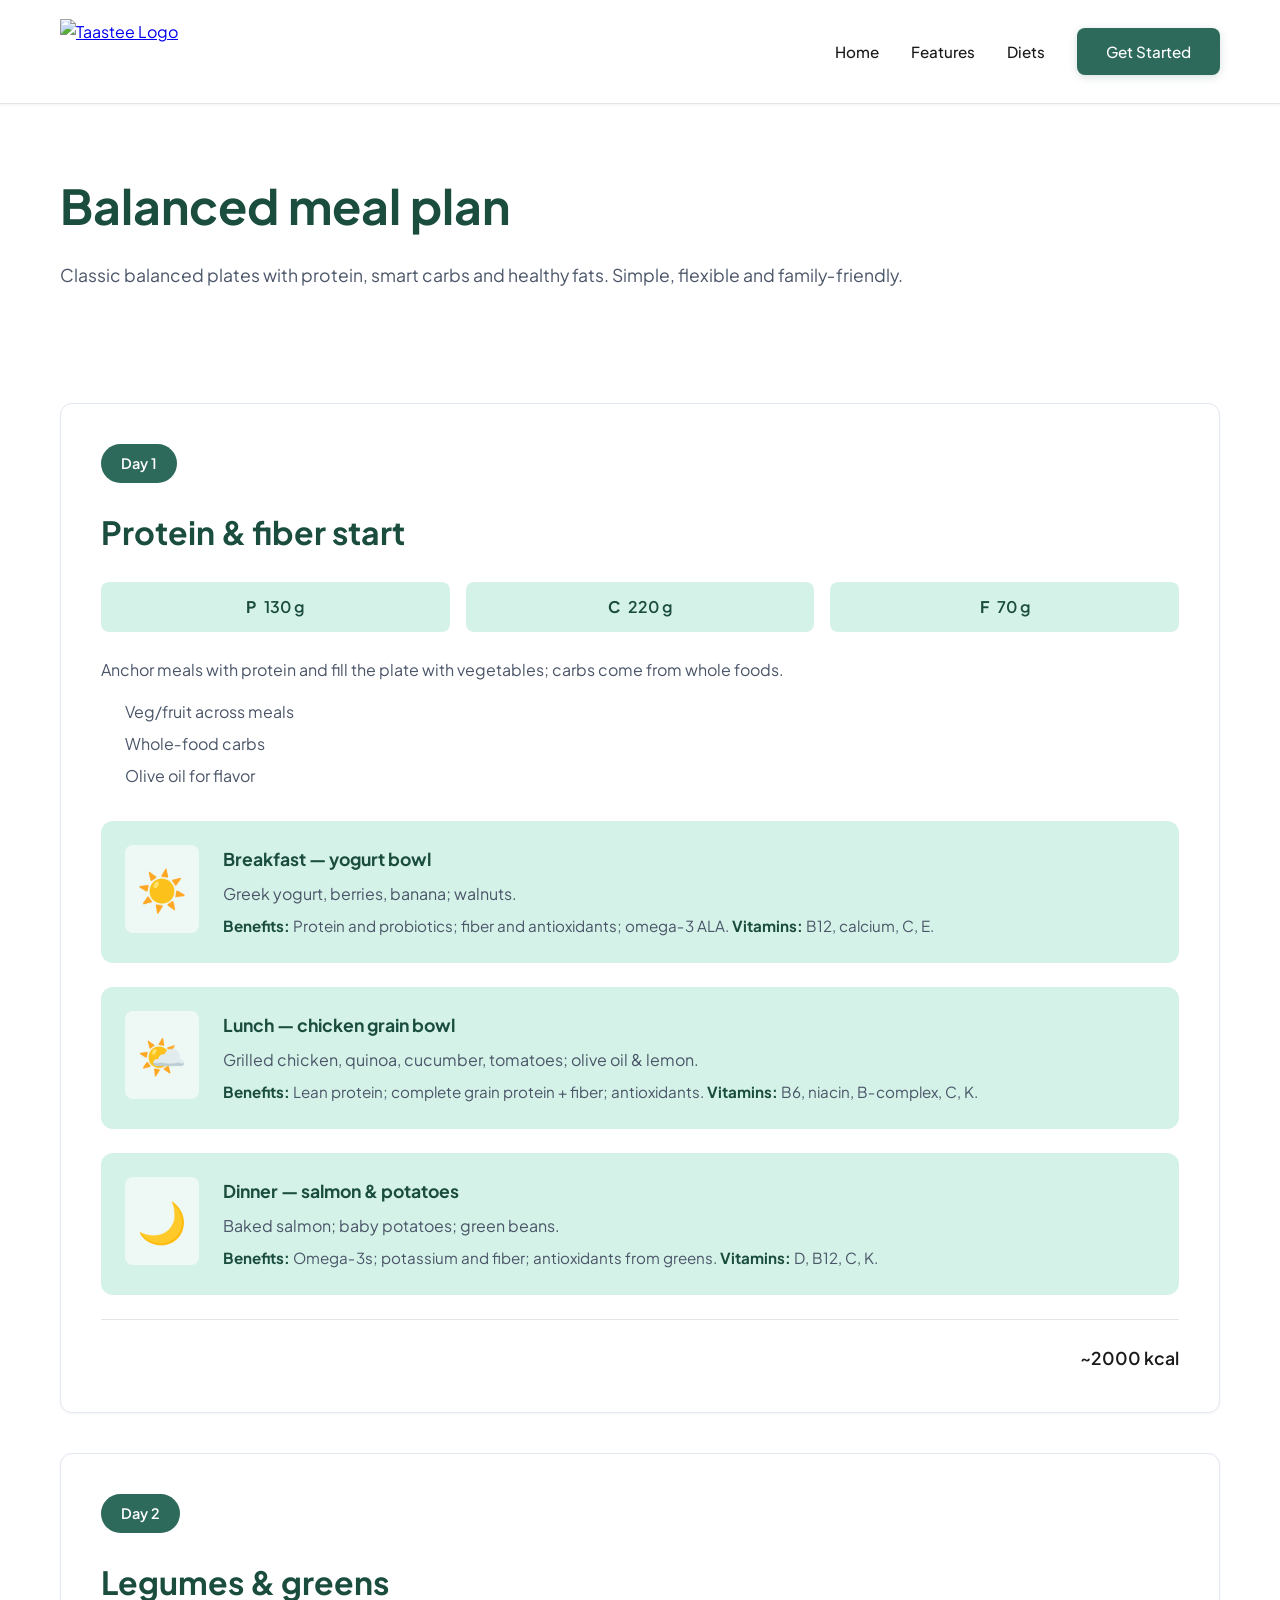
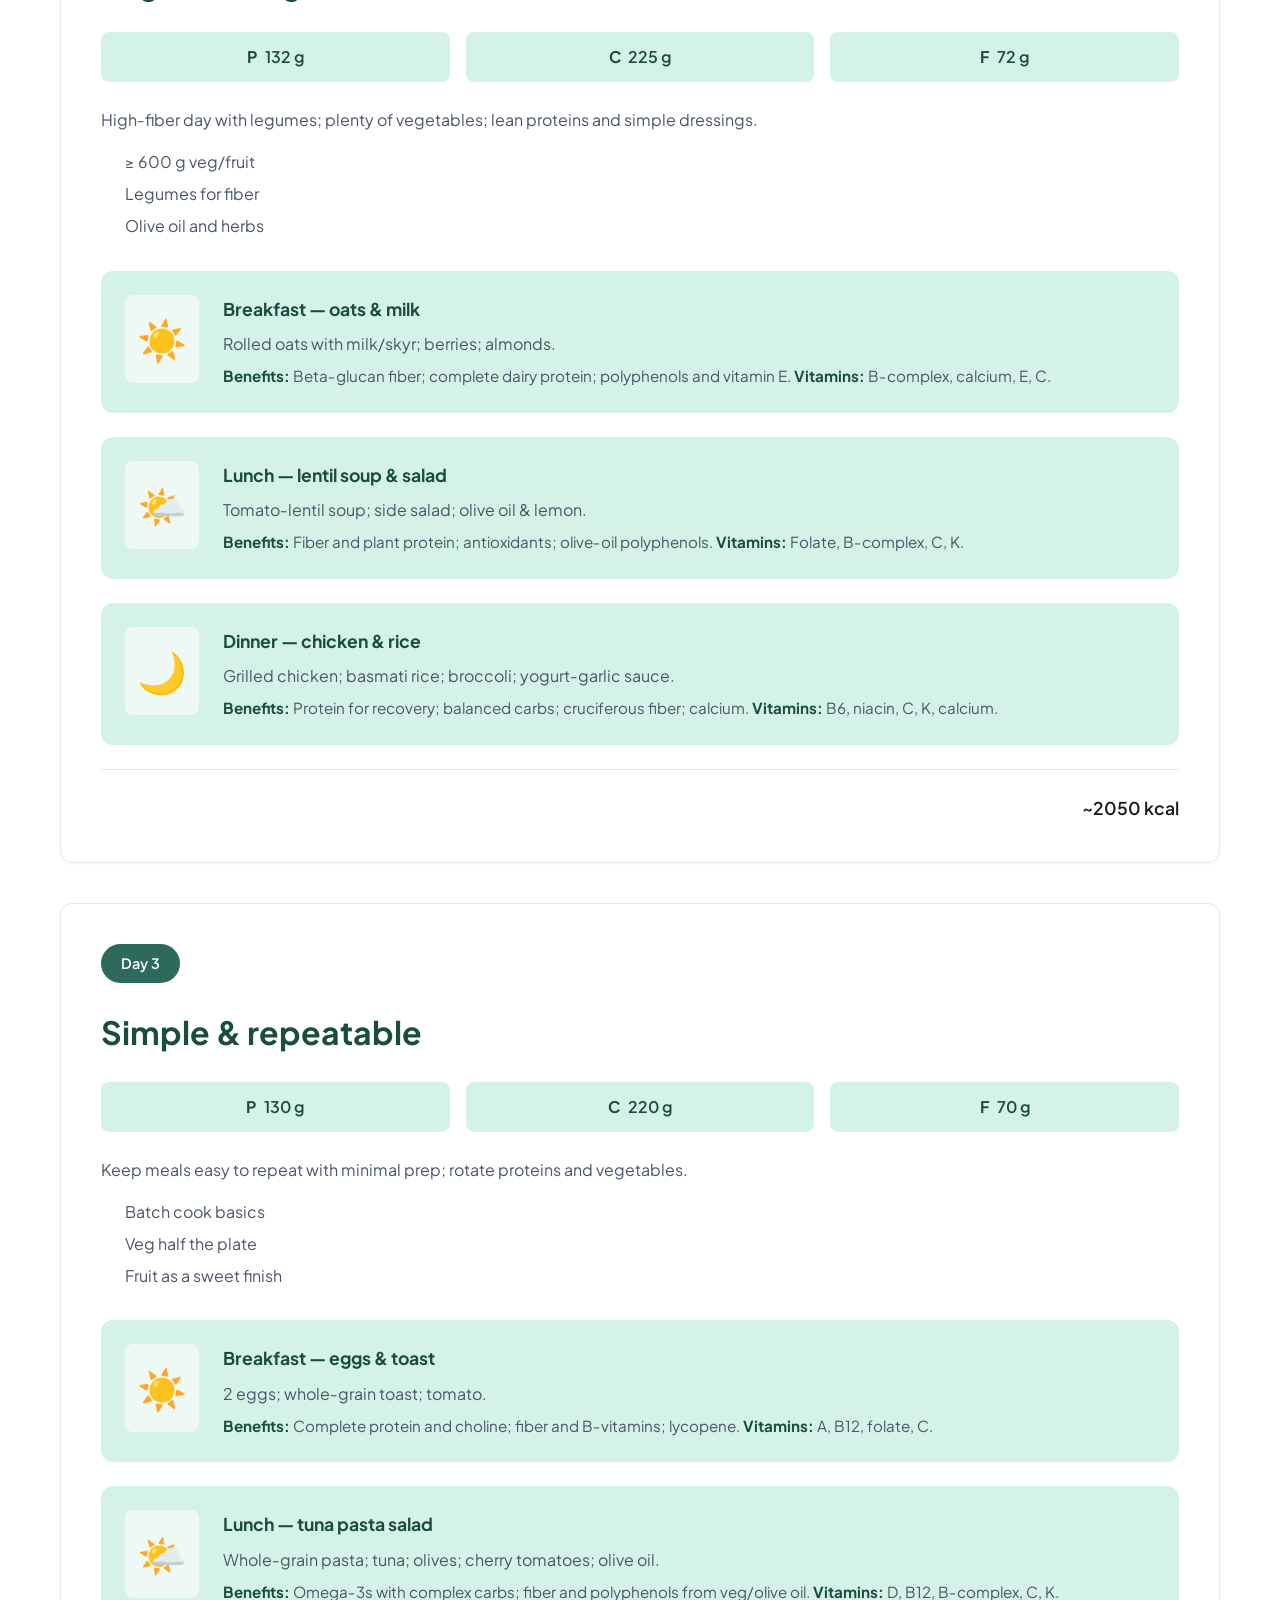
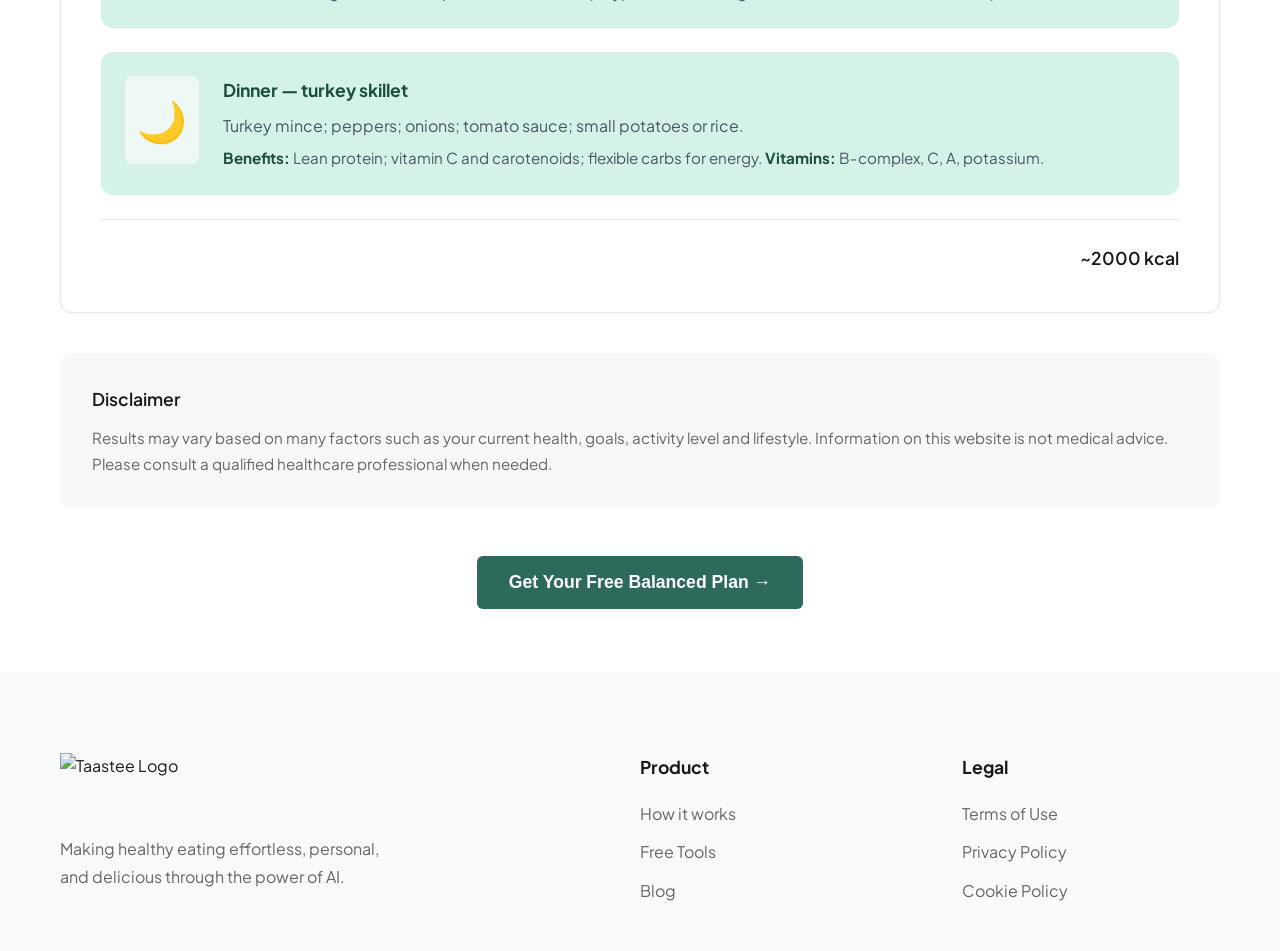
==== balanced-plan.html @ 0d2a1b75 "update content website" ====
<!DOCTYPE html>
<html lang="en">
<head>
    <meta charset="UTF-8">
    <meta name="viewport" content="width=device-width, initial-scale=1.0">
    <title>Balanced Meal Plan - Taastee</title>
    <link rel="stylesheet" href="styles.css">
</head>
<body>
    <!-- Navigation -->
    <nav class="navbar">
        <div class="container">
            <div class="nav-brand">
                <a href="index.html">
                    <img src="https://homezies.com/wp-content/uploads/2026/01/Taastee-Logo-1.png" alt="Taastee Logo" class="nav-logo">
                </a>
            </div>
            <div class="nav-links">
                <a href="index.html">Home</a>
                <a href="index.html#features">Features</a>
                <a href="index.html#diet-plans">Diets</a>
                <a href="onboarding.html" class="btn-nav-primary">Get Started</a>
            </div>
        </div>
    </nav>

    <!-- Balanced Plan Hero -->
    <section class="plan-hero">
        <div class="container">
            <h1 class="plan-title">Balanced meal plan</h1>
            <p class="plan-subtitle">Classic balanced plates with protein, smart carbs and healthy fats. Simple, flexible and family‑friendly.</p>
        </div>
    </section>

    <!-- Day Plans -->
    <section class="plan-days">
        <div class="container">
            <!-- Day 1 -->
            <div class="day-card">
                <div class="day-badge">Day 1</div>
                
                <div class="day-intro">
                    <h3>Protein & fiber start</h3>
                    <div class="macros-display">
                        <div class="macro-badge"><strong>P</strong> 130 g</div>
                        <div class="macro-badge"><strong>C</strong> 220 g</div>
                        <div class="macro-badge"><strong>F</strong> 70 g</div>
                    </div>
                    <p>Anchor meals with protein and fill the plate with vegetables; carbs come from whole foods.</p>
                    <ul class="tips-list">
                        <li>Veg/fruit across meals</li>
                        <li>Whole‑food carbs</li>
                        <li>Olive oil for flavor</li>
                    </ul>
                </div>

                <div class="meals-list">
                    <div class="meal-card">
                        <div class="meal-icon">☀️</div>
                        <div class="meal-content">
                            <h4>Breakfast — yogurt bowl</h4>
                            <p class="meal-desc">Greek yogurt, berries, banana; walnuts.</p>
                            <p class="meal-benefits"><strong>Benefits:</strong> Protein and probiotics; fiber and antioxidants; omega‑3 ALA. <strong>Vitamins:</strong> B12, calcium, C, E.</p>
                        </div>
                    </div>

                    <div class="meal-card">
                        <div class="meal-icon">🌤️</div>
                        <div class="meal-content">
                            <h4>Lunch — chicken grain bowl</h4>
                            <p class="meal-desc">Grilled chicken, quinoa, cucumber, tomatoes; olive oil & lemon.</p>
                            <p class="meal-benefits"><strong>Benefits:</strong> Lean protein; complete grain protein + fiber; antioxidants. <strong>Vitamins:</strong> B6, niacin, B‑complex, C, K.</p>
                        </div>
                    </div>

                    <div class="meal-card">
                        <div class="meal-icon">🌙</div>
                        <div class="meal-content">
                            <h4>Dinner — salmon & potatoes</h4>
                            <p class="meal-desc">Baked salmon; baby potatoes; green beans.</p>
                            <p class="meal-benefits"><strong>Benefits:</strong> Omega‑3s; potassium and fiber; antioxidants from greens. <strong>Vitamins:</strong> D, B12, C, K.</p>
                        </div>
                    </div>
                </div>

                <div class="day-calories">~2000 kcal</div>
            </div>

            <!-- Day 2 -->
            <div class="day-card">
                <div class="day-badge">Day 2</div>
                
                <div class="day-intro">
                    <h3>Legumes & greens</h3>
                    <div class="macros-display">
                        <div class="macro-badge"><strong>P</strong> 132 g</div>
                        <div class="macro-badge"><strong>C</strong> 225 g</div>
                        <div class="macro-badge"><strong>F</strong> 72 g</div>
                    </div>
                    <p>High‑fiber day with legumes; plenty of vegetables; lean proteins and simple dressings.</p>
                    <ul class="tips-list">
                        <li>≥ 600 g veg/fruit</li>
                        <li>Legumes for fiber</li>
                        <li>Olive oil and herbs</li>
                    </ul>
                </div>

                <div class="meals-list">
                    <div class="meal-card">
                        <div class="meal-icon">☀️</div>
                        <div class="meal-content">
                            <h4>Breakfast — oats & milk</h4>
                            <p class="meal-desc">Rolled oats with milk/skyr; berries; almonds.</p>
                            <p class="meal-benefits"><strong>Benefits:</strong> Beta‑glucan fiber; complete dairy protein; polyphenols and vitamin E. <strong>Vitamins:</strong> B‑complex, calcium, E, C.</p>
                        </div>
                    </div>

                    <div class="meal-card">
                        <div class="meal-icon">🌤️</div>
                        <div class="meal-content">
                            <h4>Lunch — lentil soup & salad</h4>
                            <p class="meal-desc">Tomato‑lentil soup; side salad; olive oil & lemon.</p>
                            <p class="meal-benefits"><strong>Benefits:</strong> Fiber and plant protein; antioxidants; olive‑oil polyphenols. <strong>Vitamins:</strong> Folate, B‑complex, C, K.</p>
                        </div>
                    </div>

                    <div class="meal-card">
                        <div class="meal-icon">🌙</div>
                        <div class="meal-content">
                            <h4>Dinner — chicken & rice</h4>
                            <p class="meal-desc">Grilled chicken; basmati rice; broccoli; yogurt‑garlic sauce.</p>
                            <p class="meal-benefits"><strong>Benefits:</strong> Protein for recovery; balanced carbs; cruciferous fiber; calcium. <strong>Vitamins:</strong> B6, niacin, C, K, calcium.</p>
                        </div>
                    </div>
                </div>

                <div class="day-calories">~2050 kcal</div>
            </div>

            <!-- Day 3 -->
            <div class="day-card">
                <div class="day-badge">Day 3</div>
                
                <div class="day-intro">
                    <h3>Simple & repeatable</h3>
                    <div class="macros-display">
                        <div class="macro-badge"><strong>P</strong> 130 g</div>
                        <div class="macro-badge"><strong>C</strong> 220 g</div>
                        <div class="macro-badge"><strong>F</strong> 70 g</div>
                    </div>
                    <p>Keep meals easy to repeat with minimal prep; rotate proteins and vegetables.</p>
                    <ul class="tips-list">
                        <li>Batch cook basics</li>
                        <li>Veg half the plate</li>
                        <li>Fruit as a sweet finish</li>
                    </ul>
                </div>

                <div class="meals-list">
                    <div class="meal-card">
                        <div class="meal-icon">☀️</div>
                        <div class="meal-content">
                            <h4>Breakfast — eggs & toast</h4>
                            <p class="meal-desc">2 eggs; whole‑grain toast; tomato.</p>
                            <p class="meal-benefits"><strong>Benefits:</strong> Complete protein and choline; fiber and B‑vitamins; lycopene. <strong>Vitamins:</strong> A, B12, folate, C.</p>
                        </div>
                    </div>

                    <div class="meal-card">
                        <div class="meal-icon">🌤️</div>
                        <div class="meal-content">
                            <h4>Lunch — tuna pasta salad</h4>
                            <p class="meal-desc">Whole‑grain pasta; tuna; olives; cherry tomatoes; olive oil.</p>
                            <p class="meal-benefits"><strong>Benefits:</strong> Omega‑3s with complex carbs; fiber and polyphenols from veg/olive oil. <strong>Vitamins:</strong> D, B12, B‑complex, C, K.</p>
                        </div>
                    </div>

                    <div class="meal-card">
                        <div class="meal-icon">🌙</div>
                        <div class="meal-content">
                            <h4>Dinner — turkey skillet</h4>
                            <p class="meal-desc">Turkey mince; peppers; onions; tomato sauce; small potatoes or rice.</p>
                            <p class="meal-benefits"><strong>Benefits:</strong> Lean protein; vitamin C and carotenoids; flexible carbs for energy. <strong>Vitamins:</strong> B‑complex, C, A, potassium.</p>
                        </div>
                    </div>
                </div>

                <div class="day-calories">~2000 kcal</div>
            </div>

            <!-- Disclaimer -->
            <div class="disclaimer-section">
                <h4>Disclaimer</h4>
                <p>Results may vary based on many factors such as your current health, goals, activity level and lifestyle. Information on this website is not medical advice. Please consult a qualified healthcare professional when needed.</p>
            </div>

            <!-- CTA Section -->
            <div class="cta-section">
                <button class="btn-primary" onclick="window.location.href='onboarding.html'">Get Your Free Balanced Plan →</button>
            </div>
        </div>
    </section>

    <!-- Footer -->
    <footer class="footer">
        <div class="container">
            <div class="footer-grid">
                <div class="footer-brand">
                    <div class="footer-logo">
                        <img src="https://homezies.com/wp-content/uploads/2026/01/Taastee-Logo-1.png" alt="Taastee Logo" class="footer-logo-img">
                    </div>
                    <p class="footer-tagline">Making healthy eating effortless, personal, and delicious through the power of AI.</p>
                </div>
                
                <div class="footer-column">
                    <h4>Product</h4>
                    <ul>
                        <li><a href="index.html#how-it-works">How it works</a></li>
                        <li><a href="index.html#features">Free Tools</a></li>
                        <li><a href="#blog">Blog</a></li>
                    </ul>
                </div>
                
                <div class="footer-column">
                    <h4>Legal</h4>
                    <ul>
                        <li><a href="#terms">Terms of Use</a></li>
                        <li><a href="#privacy">Privacy Policy</a></li>
                        <li><a href="#cookies">Cookie Policy</a></li>
                    </ul>
                </div>
            </div>
        </div>
    </footer>

    <script src="script.js"></script>
</body>
</html>
---- styles.css ----
/* Google Fonts */
@import url('https://fonts.googleapis.com/css2?family=Plus+Jakarta+Sans:wght@300;400;500;600;700;800&family=Playfair+Display:wght@400;500;600;700&display=swap');

/* Reset and Base Styles */
* {
    margin: 0;
    padding: 0;
    box-sizing: border-box;
}

html {
    scroll-behavior: smooth;
    scroll-padding-top: 80px; /* Account for fixed navbar */
}

:root {
    --primary-color: #2d6a5c;
    --primary-dark: #245548;
    --secondary-color: #3d7a6c;
    --accent-color: #4d8a7c;
    --text-dark: #1a1a1a;
    --text-light: #666666;
    --bg-light: #f7f8f9;
    --bg-lighter: #ffffff;
    --border-color: #e5e5e5;
    --white: #ffffff;
    --black: #000000;
    --shadow: 0 1px 3px rgba(0, 0, 0, 0.1);
    --shadow-md: 0 4px 6px rgba(0, 0, 0, 0.1);
    --shadow-lg: 0 10px 24px rgba(0, 0, 0, 0.1);
    --shadow-xl: 0 20px 40px rgba(0, 0, 0, 0.15);
    --gradient-1: linear-gradient(135deg, #2d6a5c 0%, #3d7a6c 100%);
    --gradient-2: linear-gradient(135deg, #3d7a6c 0%, #4d8a7c 100%);
    --gradient-3: linear-gradient(135deg, #2d6a5c 0%, #245548 100%);
    --gradient-hero: linear-gradient(135deg, #f0f4f3 0%, #e8efed 100%);
}

body {
    font-family: 'Plus Jakarta Sans', sans-serif;
    line-height: 1.6;
    color: var(--text-dark);
    background-color: var(--white);
}

h1, h2, h3, h4, h5, h6 {
    font-family: 'Plus Jakarta Sans', sans-serif;
}

.font-serif {
    font-family: 'Playfair Display', serif;
}

.container {
    max-width: 1200px;
    margin: 0 auto;
    padding: 0 20px;
}

/* Navigation */
.navbar {
    background-color: var(--white);
    box-shadow: 0 1px 3px rgba(0, 0, 0, 0.06);
    padding: 1.2rem 0;
    position: sticky;
    top: 0;
    z-index: 1000;
    border-bottom: 1px solid var(--border-color);
}

.navbar .container {
    display: flex;
    justify-content: space-between;
    align-items: center;
}

.nav-brand {
    display: flex;
    align-items: center;
    gap: 0.8rem;
    cursor: pointer;
}

.nav-logo {
    height: 65px;
    width: auto;
    display: block;
    transition: transform 0.3s ease;
}

.nav-logo:hover {
    transform: scale(1.05);
}

.nav-brand h1 {
    font-size: 1.6rem;
    color: var(--text-dark);
    font-weight: 700;
    margin: 0;
}

.nav-links {
    display: flex;
    align-items: center;
    gap: 2rem;
}

.nav-links a {
    text-decoration: none;
    color: var(--text-dark);
    font-weight: 500;
    font-size: 0.95rem;
    transition: color 0.3s;
    position: relative;
}

.nav-links a:not(.btn-nav-primary):hover {
    color: var(--primary-color);
}

.nav-links a:not(.btn-nav-primary)::after {
    content: '';
    position: absolute;
    bottom: -4px;
    left: 0;
    width: 0;
    height: 2px;
    background: var(--primary-color);
    transition: width 0.3s ease;
}

.nav-links a:not(.btn-nav-primary):hover::after {
    width: 100%;
}

.btn-nav-primary {
    background-color: var(--primary-color);
    color: #ffffff !important;
    border: none;
    padding: 0.7rem 1.8rem;
    border-radius: 8px;
    font-weight: 600;
    cursor: pointer;
    transition: all 0.3s;
    box-shadow: 0 2px 8px rgba(45, 106, 92, 0.2);
    text-decoration: none;
}

.btn-nav-primary:hover {
    background-color: var(--primary-dark);
    transform: translateY(-2px);
    box-shadow: 0 4px 12px rgba(255, 107, 53, 0.3);
}

.btn-nav-primary::after {
    display: none;
}

.btn-secondary {
    background-color: var(--primary-color);
    color: var(--white);
    border: none;
    padding: 0.6rem 1.5rem;
    border-radius: 8px;
    font-weight: 600;
    cursor: pointer;
    transition: background-color 0.3s, transform 0.2s;
}

.btn-secondary:hover {
    background-color: var(--primary-dark);
    transform: translateY(-2px);
}

.btn-link {
    background: none;
    border: none;
    color: var(--text-dark);
    font-weight: 500;
    cursor: pointer;
    padding: 0.6rem 1rem;
}

.btn-link:hover {
    color: var(--primary-color);
}

/* Hero Section */
.hero {
    padding: 2rem 0 3rem;
    background: var(--white);
    position: relative;
    overflow: visible;
}

.hero-grid {
    display: grid;
    grid-template-columns: 1fr 1fr;
    gap: 4rem;
    align-items: center;
    margin-bottom: 4rem;
    position: relative;
    width: 100vw;
    margin-left: calc(-50vw + 50%);
    padding: 0 max(20px, calc((100vw - 1200px) / 2));
}

.hero-left {
    display: flex;
    flex-direction: column;
    gap: 1.5rem;
    padding: 2rem;
    background: var(--white);
    position: relative;
    z-index: 1;
}

.hero-right {
    position: relative;
    padding: 5rem 5rem 5rem 0;
    background: linear-gradient(135deg, rgba(190, 222, 215, 0.3) 0%, rgba(210, 232, 227, 0.3) 100%);
    border-radius: 24px;
    margin-right: -2rem;
    display: flex;
    align-items: center;
    min-height: 700px;
}

.hero-image-container {
    position: relative;
    width: 100%;
    aspect-ratio: 1 / 1;
    max-width: 450px;
    margin: 0;
    padding: 16px;
    overflow: hidden;
    border-radius: 50%;
}

.hero-image-container::before {
    content: '';
    position: absolute;
    top: 0;
    left: 0;
    right: 0;
    bottom: 0;
    border-radius: 50%;
    background: linear-gradient(135deg, rgba(190, 222, 215, 0.5) 0%, rgba(210, 232, 227, 0.5) 100%);
    z-index: 0;
}

.hero-image {
    position: relative;
    width: 100%;
    height: 100%;
    border-radius: 50%;
    box-shadow: var(--shadow-xl);
    object-fit: cover;
    border: 4px solid rgba(255, 255, 255, 0.95);
    transition: transform 0.4s ease, box-shadow 0.4s ease;
    cursor: pointer;
  
}

.hero-image:hover {
    transform: scale(1.08);
    box-shadow: 0 25px 50px rgba(0, 0, 0, 0.2);
}

.floating-badge {
    position: absolute;
    background: var(--white);
    padding: 1rem 1.5rem;
    border-radius: 16px;
    box-shadow: var(--shadow-lg);
    display: flex;
    align-items: center;
    gap: 0.8rem;
}

.floating-badge .badge-emoji {
    font-size: 2rem;
}

.floating-badge .badge-text {
    display: flex;
    flex-direction: column;
    gap: 0.2rem;
}

.floating-badge .badge-text small {
    font-size: 0.7rem;
    color: var(--text-light);
    font-weight: 600;
    letter-spacing: 0.05em;
}

.floating-badge .badge-text strong {
    font-size: 0.95rem;
    color: var(--text-dark);
}

.badge-calories {
    top: 18%;
    right: 5%;
}

.badge-ingredients {
    bottom: 25%;
    left: -10%;
}

.trust-badge {
    text-align: left;
    margin-bottom: 0;
    font-size: 0.9rem;
    color: var(--text-light);
    font-weight: 500;
    background: var(--white);
    padding: 0.5rem 1rem;
    border-radius: 20px;
    display: inline-flex;
    align-items: center;
    gap: 0.5rem;
    width: fit-content;
}

.trust-badge .emoji {
    font-size: 1.2rem;
}

.hero-title {
    font-size: 3.5rem;
    font-weight: 800;
    margin-bottom: 0;
    text-align: left;
    color: var(--text-dark);
    line-height: 1.1;
    letter-spacing: -0.02em;
}

.hero-title .highlight {
    font-family: 'Playfair Display', serif;
    font-style: italic;
    color: var(--primary-color);
    font-weight: 600;
}

.hero-subtitle {
    font-size: 1.15rem;
    color: var(--text-light);
    text-align: left;
    max-width: 100%;
    margin: 0;
    line-height: 1.7;
}

.btn-hero-cta {
    background-color: var(--primary-color);
    color: var(--white);
    border: none;
    padding: 1rem 2rem;
    border-radius: 8px;
    font-size: 1.1rem;
    font-weight: 600;
    cursor: pointer;
    transition: background-color 0.3s, transform 0.2s;
    width: fit-content;
    display: flex;
    align-items: center;
    gap: 0.5rem;
}

.btn-hero-cta:hover {
    background-color: var(--primary-dark);
    transform: translateY(-2px);
}

.trust-users {
    display: flex;
    align-items: center;
    gap: 1rem;
    margin-top: 0.5rem;
}

.user-avatars {
    display: flex;
    align-items: center;
    margin-left: -0.5rem;
}

.avatar {
    width: 40px;
    height: 40px;
    border-radius: 50%;
    background: linear-gradient(135deg, var(--primary-color) 0%, var(--primary-dark) 100%);
    display: flex;
    align-items: center;
    justify-content: center;
    font-size: 1.2rem;
    border: 3px solid var(--white);
    margin-left: -0.5rem;
    overflow: hidden;
}

.avatar img {
    width: 100%;
    height: 100%;
    object-fit: cover;
}

.avatar:first-child {
    margin-left: 0;
}

.trust-users p {
    font-size: 0.95rem;
    color: var(--text-dark);
    margin: 0;
}

.trust-users strong {
    font-weight: 700;
}

.hero-badges {
    display: flex;
    justify-content: center;
    gap: 2rem;
    margin: 3rem auto;
    flex-wrap: wrap;
    max-width: 900px;
}

.badge-item {
    display: flex;
    align-items: center;
    gap: 1rem;
    padding: 1.5rem 2rem;
    background: var(--white);
    border-radius: 12px;
    box-shadow: var(--shadow-md);
    transition: transform 0.3s, box-shadow 0.3s;
}

.badge-item:hover {
    transform: translateY(-5px);
    box-shadow: var(--shadow-lg);
}

.badge-emoji {
    font-size: 2.5rem;
}

.badge-item strong {
    display: block;
    color: var(--text-dark);
    font-size: 1.1rem;
    margin-bottom: 0.2rem;
}

.badge-item p {
    color: var(--text-light);
    font-size: 0.9rem;
    margin: 0;
}

.press-section {
    margin-top: 3rem;
    text-align: center;
}

.press-label {
    font-size: 0.9rem;
    color: var(--text-light);
    font-weight: 600;
    text-transform: uppercase;
    letter-spacing: 0.05em;
    margin-bottom: 1rem;
}

.press-logos {
    display: flex;
    justify-content: center;
    gap: 2.5rem;
    flex-wrap: wrap;
}

.press-logos span {
    font-weight: 700;
    color: var(--text-light);
    font-size: 1.1rem;
    opacity: 0.7;
    transition: opacity 0.3s;
}

.press-logos span:hover {
    opacity: 1;
}

.recipe-badge {
    margin-top: 2rem;
    text-align: center;
    padding: 1.5rem;
    background: linear-gradient(135deg, #ffecd2 0%, #fcb69f 100%);
    border-radius: 50px;
    display: inline-flex;
    align-items: center;
    gap: 1rem;
    box-shadow: var(--shadow-lg);
    animation: pulse 2s ease-in-out infinite;
}

.recipe-icon {
    font-size: 2rem;
}

.recipe-badge strong {
    font-size: 1.1rem;
    color: var(--text-dark);
}

@keyframes pulse {
    0%, 100% {
        transform: scale(1);
    }
    50% {
        transform: scale(1.05);
    }
}

/* Meal Plan Generator */
.meal-plan-generator {
    background: var(--white);
    border-radius: 12px;
    padding: 2.5rem;
    box-shadow: var(--shadow-lg);
    max-width: 700px;
    margin: 0 auto;
}

.meal-plan-generator h2 {
    font-size: 1.5rem;
    margin-bottom: 2rem;
    text-align: center;
    color: var(--text-dark);
}

.generator-form {
    display: flex;
    flex-direction: column;
    gap: 1.5rem;
}

.form-group {
    display: flex;
    flex-direction: column;
    gap: 0.5rem;
}

.form-group label {
    font-weight: 600;
    color: var(--text-dark);
    display: flex;
    align-items: center;
    gap: 0.5rem;
    flex-wrap: wrap;
}

.form-control {
    padding: 0.75rem;
    border: 2px solid var(--border-color);
    border-radius: 6px;
    font-size: 1rem;
    transition: border-color 0.3s;
    width: 100%;
}

.form-control:focus {
    outline: none;
    border-color: var(--primary-color);
}

.calories-input,
.meals-input {
    padding: 0.5rem;
    border: 2px solid var(--border-color);
    border-radius: 4px;
    font-size: 1rem;
    width: 100px;
    text-align: center;
    font-weight: 600;
}

.calories-input:focus,
.meals-input:focus {
    outline: none;
    border-color: var(--primary-color);
}

.link-text {
    color: var(--secondary-color);
    text-decoration: none;
    font-size: 0.9rem;
    font-weight: normal;
}

.link-text:hover {
    text-decoration: underline;
}

.macros-group {
    display: flex;
    flex-direction: column;
    gap: 1rem;
    padding: 1.5rem;
    background-color: var(--bg-light);
    border-radius: 8px;
}

.macro-item {
    display: flex;
    flex-direction: column;
    gap: 0.5rem;
}

.macro-item label {
    font-weight: 600;
    color: var(--text-dark);
}

.macro-slider {
    width: 100%;
    height: 8px;
    border-radius: 4px;
    background: var(--border-color);
    outline: none;
    -webkit-appearance: none;
    appearance: none;
}

.macro-slider::-webkit-slider-thumb {
    -webkit-appearance: none;
    appearance: none;
    width: 20px;
    height: 20px;
    border-radius: 50%;
    background: var(--primary-color);
    cursor: pointer;
}

.macro-slider::-moz-range-thumb {
    width: 20px;
    height: 20px;
    border-radius: 50%;
    background: var(--primary-color);
    cursor: pointer;
    border: none;
}

.account-prompt {
    text-align: center;
    color: var(--text-light);
    font-size: 0.9rem;
}

.account-prompt a {
    color: var(--secondary-color);
    text-decoration: none;
}

.account-prompt a:hover {
    text-decoration: underline;
}

.btn-primary {
    background-color: var(--primary-color);
    color: var(--white);
    border: none;
    padding: 1rem 2rem;
    border-radius: 6px;
    font-size: 1.1rem;
    font-weight: 600;
    cursor: pointer;
    transition: background-color 0.3s, transform 0.2s;
}

.btn-primary:hover {
    background-color: var(--primary-dark);
    transform: translateY(-2px);
}

.btn-large {
    padding: 1.2rem 2.5rem;
    font-size: 1.2rem;
}

.meal-plan-result {
    margin-top: 2rem;
    padding: 2rem;
    background-color: var(--bg-light);
    border-radius: 8px;
    border: 2px dashed var(--border-color);
}

.meal-plan-result.hidden {
    display: none;
}

.meal-plan-result h3 {
    margin-bottom: 1rem;
    color: var(--primary-color);
}

.meal-item {
    padding: 1rem;
    margin-bottom: 1rem;
    background: var(--white);
    border-radius: 6px;
    border-left: 4px solid var(--primary-color);
}

.meal-item h4 {
    color: var(--text-dark);
    margin-bottom: 0.5rem;
}

.meal-item p {
    color: var(--text-light);
    font-size: 0.9rem;
}

/* As Seen On Section */
.as-seen-on {
    padding: 3rem 0;
    background-color: var(--white);
    border-bottom: 1px solid var(--border-color);
}

.as-seen-label {
    text-align: center;
    font-size: 0.75rem;
    letter-spacing: 0.1em;
    color: #999;
    margin-bottom: 1.5rem;
    font-weight: 500;
}

.logos-grid {
    display: flex;
    justify-content: center;
    align-items: center;
    gap: 3rem;
    flex-wrap: wrap;
}

.logo-text {
    font-size: 1.1rem;
    font-weight: 500;
    color: #666;
    opacity: 0.7;
}

.logo-text.vogue {
    font-family: 'Playfair Display', serif;
    font-weight: 400;
    letter-spacing: 0.05em;
}

.logo-text.healthline {
    font-weight: 400;
}

.logo-text.mens-health {
    font-style: italic;
    font-weight: 400;
}

.logo-text.insider {
    font-weight: 600;
    letter-spacing: 0.05em;
}

/* How It Works Section */
.how-it-works {
    padding: 5rem 0;
    background-color: var(--white);
}

/* More Than Just Section */
.more-than-just {
    padding: 6rem 0;
    background-color: var(--bg-light);
}

.more-than-grid {
    display: grid;
    grid-template-columns: 1fr 1fr;
    gap: 5rem;
    align-items: center;
}

.more-than-left {
    display: flex;
    flex-direction: column;
    gap: 2rem;
}

.more-than-title {
    font-size: 3rem;
    font-weight: 700;
    line-height: 1.2;
    color: var(--text-dark);
    margin: 0;
}

.highlight-green {
    color: var(--primary-color);
    font-weight: 700;
}

.more-than-subtitle {
    font-size: 1.15rem;
    line-height: 1.7;
    color: var(--text-light);
    margin: 0;
}

.feature-list {
    display: flex;
    flex-direction: column;
    gap: 2rem;
}

.feature-list-item {
    display: flex;
    gap: 1.5rem;
    align-items: flex-start;
}

.feature-icon-circle {
    width: 60px;
    height: 60px;
    min-width: 60px;
    background: var(--white);
    border-radius: 50%;
    display: flex;
    align-items: center;
    justify-content: center;
    font-size: 1.8rem;
    box-shadow: var(--shadow-md);
}

.feature-content h3 {
    font-size: 1.3rem;
    font-weight: 600;
    color: var(--text-dark);
    margin: 0 0 0.5rem 0;
}

.feature-content p {
    font-size: 1rem;
    line-height: 1.6;
    color: var(--text-light);
    margin: 0;
}

.more-than-right {
    display: flex;
    justify-content: center;
}

.daily-summary-card-large {
    background: var(--white);
    border-radius: 24px;
    padding: 2.5rem;
    box-shadow: var(--shadow-xl);
    width: 100%;
    max-width: 500px;
}

.summary-header-large {
    margin-bottom: 2rem;
}

.summary-header-top {
    display: flex;
    justify-content: space-between;
    align-items: flex-start;
}

.summary-label {
    font-size: 0.75rem;
    font-weight: 600;
    color: var(--text-light);
    letter-spacing: 0.1em;
    text-transform: uppercase;
    margin: 0 0 0.5rem 0;
}

.summary-status {
    font-size: 1.5rem;
    font-weight: 600;
    color: var(--text-dark);
    margin: 0;
}

.summary-grade-large {
    font-size: 3rem;
    font-weight: 700;
    color: var(--white);
    background: linear-gradient(135deg, var(--primary-color) 0%, var(--primary-dark) 100%);
    width: 80px;
    height: 80px;
    border-radius: 50%;
    display: flex;
    align-items: center;
    justify-content: center;
    box-shadow: var(--shadow-md);
}

.macro-bars-large {
    display: flex;
    flex-direction: column;
    gap: 1.5rem;
    margin-bottom: 2rem;
}

.macro-bar-item-large {
    display: flex;
    flex-direction: column;
    gap: 0.5rem;
}

.macro-bar-header {
    display: flex;
    justify-content: space-between;
    align-items: center;
}

.macro-name {
    font-size: 1rem;
    font-weight: 600;
    color: var(--text-dark);
}

.macro-values {
    font-size: 0.95rem;
    color: var(--text-light);
}

.macro-values strong {
    color: var(--text-dark);
    font-weight: 700;
}

.progress-bar-large {
    width: 100%;
    height: 14px;
    background-color: #e5e7eb;
    border-radius: 10px;
    overflow: hidden;
}

.progress-fill-large {
    height: 100%;
    border-radius: 10px;
    transition: width 1s ease-out;
}

.progress-fill-large.protein {
    background: linear-gradient(90deg, #9ca3af 0%, #6b7280 100%);
}

.progress-fill-large.carbs {
    background: linear-gradient(90deg, #ffb380 0%, #ff8c42 100%);
}

.progress-fill-large.fats {
    background: linear-gradient(90deg, #ffa05c 0%, #ff6b35 100%);
}

.summary-tip-large {
    background: #fef3c7;
    padding: 1rem 1.2rem;
    border-radius: 12px;
    display: flex;
    align-items: flex-start;
    gap: 0.8rem;
}

.summary-tip-large p {
    color: var(--text-dark);
    margin: 0;
    font-size: 0.95rem;
    line-height: 1.5;
}

.summary-tip-large strong {
    font-weight: 600;
}

.section-title {
    font-size: 2.5rem;
    text-align: center;
    margin-bottom: 1rem;
    color: var(--text-dark);
    font-weight: 700;
    line-height: 1.3;
}

.section-subtitle {
    text-align: center;
    font-size: 1.15rem;
    color: var(--text-light);
    margin-bottom: 3rem;
    max-width: 600px;
    margin-left: auto;
    margin-right: auto;
}

.steps-grid {
    display: grid;
    grid-template-columns: repeat(3, 1fr);
    gap: 3rem;
    margin-top: 3rem;
    position: relative;
}

.step-card {
    text-align: left;
    padding: 2.5rem;
    background: var(--white);
    border-radius: 16px;
    box-shadow: 0 2px 12px rgba(0, 0, 0, 0.08);
    border: 1px solid rgba(0, 0, 0, 0.06);
    transition: transform 0.3s, box-shadow 0.3s;
    position: relative;
}

.step-card:not(:last-child)::after {
    content: '';
    position: absolute;
    top: 50%;
    left: 100%;
    transform: translateY(-50%);
    width: 3rem;
    height: 2px;
    background: #d0d0d0;
    z-index: 0;
    pointer-events: none;
}

.step-card:hover {
    transform: translateY(-4px);
    box-shadow: 0 4px 20px rgba(0, 0, 0, 0.12);
}

.step-number {
    width: 68px;
    height: 68px;
    background: var(--primary-color);
    color: var(--white);
    border-radius: 18px;
    display: flex;
    align-items: center;
    justify-content: center;
    font-size: 2rem;
    font-weight: 700;
    margin: 0 0 1.5rem 0;
}

.step-card h3 {
    font-size: 1.5rem;
    margin-bottom: 1rem;
    color: var(--text-dark);
    font-weight: 600;
}

.step-card p {
    color: var(--text-light);
    line-height: 1.7;
    font-size: 1rem;
}

/* Stats Section */
.stats-section {
    padding: 4rem 0;
    background: linear-gradient(135deg, #667eea 0%, #764ba2 100%);
    color: var(--white);
}

.stats-grid {
    display: grid;
    grid-template-columns: repeat(auto-fit, minmax(200px, 1fr));
    gap: 3rem;
    text-align: center;
}

.stat-item {
    padding: 2rem 1rem;
}

.stat-number {
    font-size: 3rem;
    font-weight: 800;
    margin-bottom: 0.5rem;
    background: var(--white);
    -webkit-background-clip: text;
    -webkit-text-fill-color: transparent;
    background-clip: text;
    text-shadow: 0 2px 10px rgba(255, 255, 255, 0.3);
}

.stat-item p {
    font-size: 1.1rem;
    opacity: 0.95;
    font-weight: 500;
}

/* Features Section */
.features {
    padding: 5rem 0;
    background-color: var(--bg-light);
}

.features-two-column {
    display: grid;
    grid-template-columns: 1fr 1fr;
    gap: 4rem;
    align-items: center;
    margin-bottom: 3rem;
}

.features-images {
    position: relative;
}

.feature-image-grid {
    display: grid;
    grid-template-columns: 1fr 1fr;
    gap: 1.5rem;
    position: relative;
}

.feature-img {
    width: 100%;
    height: 280px;
    object-fit: cover;
    border-radius: 20px;
}

.feature-img-1 {
    grid-column: 1;
    grid-row: 1 / 3;
    height: 100%;
    max-height: 480px;
}

.feature-img-2 {
    grid-column: 2;
    grid-row: 1 / 2;
}

.recipes-badge {
    position: absolute;
    top: 50%;
    left: 50%;
    transform: translate(-50%, -50%);
    background: white;
    padding: 2rem 2.5rem;
    border-radius: 20px;
    box-shadow: 0 8px 32px rgba(0, 0, 0, 0.15);
    text-align: center;
    z-index: 10;
}

.recipes-badge h3 {
    font-size: 2.5rem;
    font-weight: 700;
    color: var(--text-dark);
    margin: 0;
    line-height: 1;
}

.recipes-badge p {
    font-size: 0.75rem;
    letter-spacing: 0.1em;
    color: var(--text-light);
    margin: 0.5rem 0 0 0;
    font-weight: 500;
}

.features-content {
    padding-left: 2rem;
}

.features-title {
    font-size: 2.5rem;
    font-weight: 700;
    color: var(--text-dark);
    margin-bottom: 2.5rem;
    line-height: 1.2;
}

.features-list {
    display: flex;
    flex-direction: column;
    gap: 2rem;
}

.feature-item {
    display: flex;
    gap: 1.5rem;
    align-items: flex-start;
}

.feature-checkmark {
    width: 48px;
    height: 48px;
    min-width: 48px;
    background: rgba(45, 106, 92, 0.1);
    border-radius: 50%;
    display: flex;
    align-items: center;
    justify-content: center;
    color: var(--primary-color);
}

.feature-text h3 {
    font-size: 1.3rem;
    font-weight: 600;
    color: var(--text-dark);
    margin-bottom: 0.5rem;
}

.feature-text p {
    color: var(--text-light);
    line-height: 1.7;
    font-size: 1rem;
    margin: 0;
}

.cta-section {
    text-align: center;
    margin-top: 3rem;
}

/* Progress Tracking Showcase */
.progress-showcase {
    margin-top: 5rem;
    text-align: center;
}

.progress-showcase h3 {
    font-size: 2rem;
    margin-bottom: 0.5rem;
    color: var(--text-dark);
    font-weight: 700;
}

.showcase-subtitle {
    font-size: 1.15rem;
    color: var(--text-light);
    margin-bottom: 3rem;
}

.daily-summary-card {
    background: var(--white);
    border-radius: 20px;
    padding: 2.5rem;
    box-shadow: var(--shadow-xl);
    max-width: 600px;
    margin: 0 auto;
    text-align: left;
    border: 1px solid var(--border-color);
}

.summary-header {
    display: flex;
    align-items: center;
    gap: 1rem;
    margin-bottom: 2rem;
    flex-wrap: wrap;
}

.summary-header h4 {
    font-size: 1.5rem;
    color: var(--text-dark);
    margin: 0;
    flex-shrink: 0;
}

.summary-badge {
    background: linear-gradient(135deg, var(--primary-color) 0%, var(--primary-dark) 100%);
    color: var(--white);
    padding: 0.4rem 1rem;
    border-radius: 20px;
    font-size: 0.85rem;
    font-weight: 600;
}

.summary-grade {
    font-size: 2rem;
    font-weight: 700;
    color: var(--primary-color);
    margin-left: auto;
}

.macro-bars {
    display: flex;
    flex-direction: column;
    gap: 1.5rem;
    margin-bottom: 2rem;
}

.macro-bar-item label {
    display: flex;
    justify-content: space-between;
    margin-bottom: 0.5rem;
    font-weight: 600;
    color: var(--text-dark);
    font-size: 0.95rem;
}

.macro-bar-item label span {
    color: var(--text-light);
}

.progress-bar {
    width: 100%;
    height: 12px;
    background-color: var(--bg-light);
    border-radius: 10px;
    overflow: hidden;
}

.progress-fill {
    height: 100%;
    border-radius: 10px;
    transition: width 1s ease-out;
}

.progress-fill.protein {
    background: linear-gradient(90deg, #f093fb 0%, #f5576c 100%);
}

.progress-fill.carbs {
    background: linear-gradient(90deg, #4facfe 0%, #00f2fe 100%);
}

.progress-fill.fats {
    background: linear-gradient(90deg, #43e97b 0%, #38f9d7 100%);
}

.summary-tip {
    background: linear-gradient(135deg, #ffecd2 0%, #fcb69f 100%);
    padding: 1.2rem;
    border-radius: 12px;
    display: flex;
    align-items: flex-start;
    gap: 0.8rem;
}

.tip-emoji {
    font-size: 1.3rem;
    flex-shrink: 0;
}

.summary-tip p {
    color: var(--text-dark);
    margin: 0;
    font-size: 0.95rem;
    font-weight: 500;
    line-height: 1.5;
}

/* Diet Plans Section */
.diet-plans {
    padding: 5rem 0;
    background-color: #1a1a1a;
    color: var(--white);
}

.diet-plans .section-title {
    color: var(--white);
}

.diet-plans .section-subtitle {
    color: rgba(255, 255, 255, 0.9);
}

.diet-cards-grid {
    display: grid;
    grid-template-columns: repeat(4, 1fr);
    gap: 1.5rem;
    margin: 3rem 0;
}

.diet-card {
    border-radius: 20px;
    overflow: hidden;
    transition: transform 0.3s, box-shadow 0.3s;
    text-decoration: none;
    display: block;
}

.diet-card:hover {
    transform: translateY(-8px);
    box-shadow: 0 20px 40px rgba(0, 0, 0, 0.3);
}

.diet-card-image {
    height: 350px;
    background-size: cover;
    background-position: center;
    background-color: #f0f0f0;
    position: relative;
    display: flex;
    flex-direction: column;
    justify-content: flex-end;
    background-repeat: no-repeat;
    will-change: background-image;
    contain: paint;
}

.diet-card-overlay {
    background: linear-gradient(to top, rgba(0, 0, 0, 0.8) 0%, rgba(0, 0, 0, 0.3) 50%, transparent 100%);
    padding: 2rem 1.5rem 1.5rem;
    display: flex;
    flex-direction: column;
    gap: 0.5rem;
}

.diet-card-overlay h3 {
    font-size: 1.8rem;
    margin: 0;
    color: var(--white);
    font-weight: 600;
}

.diet-card-overlay p {
    color: rgba(255, 255, 255, 0.9);
    margin: 0;
    font-size: 0.95rem;
}

.diet-link {
    display: block;
    color: #7ed9c0;
    font-weight: 600;
    font-size: 0.9rem;
    margin-top: 0.5rem;
    letter-spacing: 0.05em;
}

.btn-explore-diets {
    background: transparent;
    color: var(--white);
    border: 2px solid rgba(255, 255, 255, 0.3);
    padding: 0.9rem 2.5rem;
    border-radius: 50px;
    font-weight: 600;
    cursor: pointer;
    transition: all 0.3s;
    font-size: 1rem;
}

.btn-explore-diets:hover {
    background: rgba(255, 255, 255, 0.1);
    border-color: rgba(255, 255, 255, 0.5);
    transform: translateY(-2px);
}

.btn-secondary-outline {
    background: transparent;
    color: var(--primary-color);
    border: 2px solid var(--primary-color);
    padding: 0.8rem 2rem;
    border-radius: 8px;
    font-weight: 600;
    cursor: pointer;
    transition: all 0.3s;
    font-size: 1rem;
}

.btn-secondary-outline:hover {
    background: var(--primary-color);
    color: var(--white);
    transform: translateY(-2px);
    box-shadow: var(--shadow-md);
}

/* Ratings Section */
.ratings {
    padding: 5rem 0;
    background-color: var(--bg-light);
}

.rating-badge {
    text-align: center;
    font-size: 1.1rem;
    color: var(--text-light);
    margin-bottom: 2rem;
    font-weight: 600;
}

.ratings-grid {
    display: grid;
    grid-template-columns: repeat(auto-fit, minmax(250px, 1fr));
    gap: 2rem;
    margin-bottom: 3rem;
}

.rating-item {
    text-align: center;
    padding: 2rem;
    background-color: var(--white);
    border-radius: 8px;
    box-shadow: var(--shadow);
}

.stars {
    font-size: 1.5rem;
    color: #FFD700;
    margin: 0.5rem 0;
}

.rating-text {
    font-size: 2rem;
    font-weight: 700;
    color: var(--text-dark);
    margin: 0.5rem 0;
}

.rating-count {
    color: var(--text-light);
    font-size: 0.9rem;
}

.press-mentions {
    display: flex;
    justify-content: center;
    gap: 3rem;
    flex-wrap: wrap;
    margin-top: 3rem;
}

.press-mentions p {
    font-weight: 600;
    color: var(--text-light);
    font-size: 1.1rem;
}

/* Testimonials Section */
.testimonials {
    padding: 5rem 0;
    background-color: var(--bg-light);
}

.testimonials-grid {
    display: grid;
    grid-template-columns: repeat(2, 1fr);
    gap: 2rem;
    margin-bottom: 3rem;
    max-width: 1100px;
    margin-left: auto;
    margin-right: auto;
}

.testimonial-card {
    padding: 2.5rem;
    background-color: var(--white);
    border-radius: 16px;
    box-shadow: 0 2px 12px rgba(0, 0, 0, 0.08);
    transition: transform 0.3s, box-shadow 0.3s;
    border-left: 4px solid var(--primary-color);
    display: flex;
    flex-direction: column;
    gap: 1.5rem;
}

.testimonial-card:hover {
    transform: translateY(-4px);
    box-shadow: 0 8px 24px rgba(0, 0, 0, 0.12);
}

.testimonial-card blockquote {
    font-style: italic;
    color: var(--text-dark);
    line-height: 1.8;
    margin: 0;
    font-size: 1.05rem;
    flex-grow: 1;
}

.testimonial-card cite {
    display: block;
    font-style: normal;
    color: var(--text-light);
    font-weight: 600;
    font-size: 0.95rem;
    padding-top: 1rem;
    border-top: 1px solid var(--border-color);
}

.disclaimer {
    text-align: center;
    color: var(--text-light);
    font-size: 0.9rem;
    margin-top: 1rem;
    line-height: 1.7;
    max-width: 900px;
    margin-left: auto;
    margin-right: auto;
}

/* Community Love Section */
.community-love {
    padding: 5rem 0;
    background-color: var(--bg-light);
}

.love-cards-grid {
    display: grid;
    grid-template-columns: repeat(auto-fit, minmax(300px, 1fr));
    gap: 2rem;
    margin-top: 3rem;
}

.love-card {
    background: var(--white);
    padding: 2.5rem;
    border-radius: 16px;
    box-shadow: var(--shadow-md);
    transition: transform 0.3s, box-shadow 0.3s;
    display: flex;
    flex-direction: column;
    gap: 1.5rem;
}

.love-card:hover {
    transform: translateY(-5px);
    box-shadow: var(--shadow-xl);
}

.stars-rating {
    font-size: 1.5rem;
    color: #FFD700;
    letter-spacing: 0.2rem;
}

.love-card blockquote {
    font-size: 1.05rem;
    line-height: 1.7;
    color: var(--text-dark);
    font-style: italic;
    margin: 0;
    flex-grow: 1;
}

.love-author {
    display: flex;
    align-items: center;
    gap: 1rem;
}

.author-avatar {
    width: 50px;
    height: 50px;
    border-radius: 50%;
    background: linear-gradient(135deg, var(--primary-color) 0%, var(--primary-dark) 100%);
    color: var(--white);
    display: flex;
    align-items: center;
    justify-content: center;
    font-size: 1.5rem;
    font-weight: 700;
    flex-shrink: 0;
}

.love-author strong {
    display: block;
    color: var(--text-dark);
    font-size: 1.05rem;
    margin-bottom: 0.2rem;
}

.author-achievement {
    color: var(--primary-color);
    font-size: 0.9rem;
    font-weight: 600;
    margin: 0;
}

/* FAQ Section */
.faq {
    padding: 5rem 0;
    background-color: var(--white);
}

.faq-list {
    max-width: 800px;
    margin: 0 auto;
}

.faq-item {
    margin-bottom: 1rem;
    border: 1px solid var(--border-color);
    border-radius: 12px;
    overflow: hidden;
    background: var(--white);
    transition: box-shadow 0.3s;
}

.faq-item:hover {
    box-shadow: var(--shadow-md);
}

.faq-question {
    width: 100%;
    padding: 1.5rem 2rem;
    background: transparent;
    border: none;
    text-align: left;
    font-size: 1.1rem;
    font-weight: 600;
    color: var(--text-dark);
    cursor: pointer;
    display: flex;
    justify-content: space-between;
    align-items: center;
    transition: background-color 0.3s;
}

.faq-question:hover {
    background-color: var(--bg-light);
}

.faq-icon {
    font-size: 1.5rem;
    color: var(--primary-color);
    font-weight: 400;
    transition: transform 0.3s;
}

.faq-item.active .faq-icon {
    transform: rotate(45deg);
}

.faq-answer {
    max-height: 0;
    overflow: hidden;
    transition: max-height 0.3s ease-out, padding 0.3s ease-out;
    padding: 0 2rem;
}

.faq-item.active .faq-answer {
    max-height: 300px;
    padding: 0 2rem 1.5rem;
}

.faq-answer p {
    color: var(--text-light);
    line-height: 1.7;
    font-size: 1rem;
    margin: 0;
}

/* Why Taastee Section */
.why-taastee {
    padding: 5rem 0;
    background-color: #f9fafb;
}

.comparison-table {
    max-width: 1000px;
    margin: 3rem auto 0;
    background: var(--white);
    border-radius: 20px;
    overflow: hidden;
    box-shadow: 0 4px 20px rgba(0, 0, 0, 0.08);
}

.comparison-row {
    display: grid;
    grid-template-columns: 1.8fr 1.2fr 1.2fr 1.2fr;
    gap: 0;
    padding: 0;
    border-bottom: 1px solid #e5e7eb;
    align-items: stretch;
}

.comparison-row:last-child {
    border-bottom: none;
}

.comparison-header {
    background: var(--white);
    font-weight: 700;
    color: var(--text-dark);
    font-size: 1.1rem;
}

.comparison-header .comparison-feature {
    background: var(--white);
}

.comparison-header .comparison-col {
    background: var(--white);
    font-size: 1.1rem;
}

.comparison-header .highlight-col {
    background: #ffe4d6;
}

.comparison-feature {
    text-align: left;
    font-weight: 500;
    color: var(--text-dark);
    padding: 1.8rem 2rem;
    font-size: 1.05rem;
    display: flex;
    align-items: center;
}

.comparison-col {
    text-align: center;
    font-size: 1.4rem;
    padding: 1.8rem 1rem;
    display: flex;
    align-items: center;
    justify-content: center;
    gap: 0.5rem;
}

.highlight-col {
    background: #fff0e6;
    font-weight: 600;
    color: var(--text-dark);
    font-size: 1.05rem;
}

/* Final CTA Section */
.final-cta {
    padding: 6rem 0;
    background: var(--white);
}

.cta-card {
    background: linear-gradient(135deg, #2d6a5c 0%, #245548 100%);
    border-radius: 40px;
    padding: 4rem 3rem;
    text-align: center;
    color: var(--white);
    max-width: 1100px;
    margin: 0 auto;
    box-shadow: 0 20px 60px rgba(0, 0, 0, 0.1);
}

.cta-badge {
    display: inline-flex;
    align-items: center;
    gap: 0.5rem;
    background: rgba(255, 255, 255, 0.15);
    color: rgba(255, 255, 255, 0.95);
    padding: 0.6rem 1.5rem;
    border-radius: 50px;
    font-size: 0.95rem;
    font-weight: 500;
    margin-bottom: 2rem;
    border: 1px solid rgba(255, 255, 255, 0.2);
}

.badge-icon {
    font-size: 1.1rem;
}

.cta-heading {
    font-size: 3.2rem;
    font-weight: 700;
    line-height: 1.2;
    margin: 0 0 1.5rem 0;
    color: var(--white);
}

.cta-heading-italic {
    font-family: 'Playfair Display', serif;
    font-style: italic;
    color: #a8e6d3;
    font-weight: 400;
}

.final-cta .cta-description {
    font-size: 1.15rem;
    line-height: 1.7;
    color: rgba(255, 255, 255, 0.9);
    margin: 0 auto 2.5rem;
    max-width: 700px;
}

.btn-cta-white {
    background-color: var(--white);
    color: #1a4d3e;
    border: none;
    padding: 1.1rem 3rem;
    border-radius: 50px;
    font-size: 1.15rem;
    font-weight: 600;
    cursor: pointer;
    transition: transform 0.3s, box-shadow 0.3s, background-color 0.3s;
    box-shadow: 0 8px 25px rgba(0, 0, 0, 0.15);
    margin-bottom: 2rem;
}

.btn-cta-white:hover {
    background-color: rgba(255, 255, 255, 0.95);
    transform: translateY(-3px);
    box-shadow: 0 12px 35px rgba(0, 0, 0, 0.2);
}

.cta-benefits {
    display: flex;
    justify-content: center;
    gap: 3rem;
    flex-wrap: wrap;
    margin-top: 2rem;
}

.cta-benefit {
    color: rgba(255, 255, 255, 0.85);
    font-size: 0.85rem;
    font-weight: 500;
    letter-spacing: 0.05em;
}

.cta-benefits {
    display: flex;
    justify-content: center;
    gap: 3rem;
    flex-wrap: wrap;
    font-size: 0.85rem;
    font-weight: 500;
    color: rgba(255, 255, 255, 0.8);
    letter-spacing: 0.05em;
}

.cta-benefits span {
    display: flex;
    align-items: center;
}

.cta-legal-text {
    margin-top: 1.5rem;
    font-size: 0.75rem;
    color: rgba(255, 255, 255, 0.7);
    text-align: center;
    line-height: 1.5;
}

.cta-legal-link {
    color: rgba(255, 255, 255, 0.9);
    text-decoration: underline;
    transition: color 0.3s;
}

.cta-legal-link:hover {
    color: #ffffff;
}

/* How Taastee Helps Section */
.how-helps {
    padding: 5rem 0;
    background-color: var(--bg-light);
}

.helps-content {
    max-width: 800px;
    margin: 0 auto;
}

.helps-content p {
    font-size: 1.1rem;
    line-height: 1.8;
    color: var(--text-dark);
    margin-bottom: 1.5rem;
}

.helps-features {
    display: grid;
    grid-template-columns: repeat(auto-fit, minmax(250px, 1fr));
    gap: 1.5rem;
    margin-top: 3rem;
}

.helps-feature-item {
    background: var(--white);
    padding: 1.5rem;
    border-radius: 12px;
    display: flex;
    align-items: center;
    gap: 1rem;
    box-shadow: var(--shadow);
    transition: transform 0.3s, box-shadow 0.3s;
}

.helps-feature-item:hover {
    transform: translateY(-3px);
    box-shadow: var(--shadow-md);
}

.helps-icon {
    font-size: 2rem;
    flex-shrink: 0;
}

.helps-feature-item strong {
    color: var(--text-dark);
    font-size: 1rem;
}

/* Professionals Section */
.professionals {
    padding: 4rem 0;
    background: linear-gradient(135deg, var(--primary-color) 0%, var(--primary-dark) 100%);
    color: var(--white);
    text-align: center;
}

.professionals h2 {
    font-size: 2.5rem;
    margin-bottom: 1rem;
}

.professionals h3 {
    font-size: 1.5rem;
    margin-bottom: 1rem;
    font-weight: 400;
}

.professionals p {
    font-size: 1.1rem;
    margin-bottom: 2rem;
    opacity: 0.9;
}

.professionals .btn-link {
    color: var(--white);
    border: 2px solid var(--white);
    padding: 0.8rem 2rem;
    border-radius: 6px;
    font-weight: 600;
}

.professionals .btn-link:hover {
    background-color: var(--white);
    color: var(--primary-color);
}

/* Footer */
.footer {
    background-color: #f9fafb;
    color: var(--text-dark);
    padding: 5rem 0 3rem;
}

.footer-grid {
    display: grid;
    grid-template-columns: 2fr 1fr 1fr;
    gap: 4rem;
    align-items: start;
}

.footer-brand {
    display: flex;
    flex-direction: column;
    gap: 1rem;
}

.footer-logo {
    display: flex;
    align-items: center;
    margin-bottom: 1rem;
}

.footer-logo-img {
    height: 50px;
    width: auto;
    display: block;
}

.footer-tagline {
    color: var(--text-light);
    line-height: 1.7;
    font-size: 1rem;
    margin: 0;
    max-width: 350px;
}

.footer-column h4 {
    margin-bottom: 1.2rem;
    font-size: 1.1rem;
    font-weight: 700;
    color: var(--text-dark);
}

.footer-column ul {
    list-style: none;
    display: flex;
    flex-direction: column;
    gap: 0.8rem;
}

.footer-column ul li {
    margin: 0;
}

.footer-column a {
    color: var(--text-light);
    text-decoration: none;
    transition: color 0.3s;
    font-size: 1rem;
}

.footer-column a:hover {
    color: var(--text-dark);
}

/* Plan Page Styles */
.plan-hero {
    padding: 4rem 0 3rem;
    background: var(--white);
}

.plan-title {
    font-size: 3rem;
    font-weight: 700;
    color: #1a4d3e;
    margin-bottom: 1rem;
}

.plan-subtitle {
    font-size: 1.1rem;
    color: #4a5568;
    max-width: 900px;
    line-height: 1.7;
}

.plan-days {
    padding: 4rem 0;
    background: var(--white);
}

.day-card {
    background: var(--white);
    border: 1px solid #e2e8f0;
    border-radius: 12px;
    padding: 2.5rem;
    margin-bottom: 2.5rem;
    box-shadow: 0 1px 3px rgba(0, 0, 0, 0.05);
}

.day-badge {
    display: inline-block;
    background: var(--primary-color);
    color: white;
    padding: 0.5rem 1.25rem;
    border-radius: 20px;
    font-size: 0.9rem;
    font-weight: 600;
    margin-bottom: 1.5rem;
}

.day-intro h3 {
    font-size: 2rem;
    color: #1a4d3e;
    margin-bottom: 1.5rem;
    font-weight: 700;
}

.macros-display {
    display: grid;
    grid-template-columns: repeat(3, 1fr);
    gap: 1rem;
    margin: 1.5rem 0;
}

.macro-badge {
    background: #d5f2e8;
    padding: 0.75rem 1rem;
    border-radius: 8px;
    font-size: 1rem;
    color: #1a4d3e;
    text-align: center;
    font-weight: 600;
}

.macro-badge strong {
    font-weight: 700;
    margin-right: 0.3rem;
}

.day-intro p {
    color: #4a5568;
    line-height: 1.7;
    margin-bottom: 1rem;
}

.tips-list {
    list-style: none;
    padding-left: 1.5rem;
    margin-top: 1rem;
    color: #4a5568;
}

.tips-list li {
    margin-bottom: 0.4rem;
    line-height: 1.6;
}

.meals-list {
    margin-top: 2rem;
    display: flex;
    flex-direction: column;
    gap: 1.5rem;
}

.meal-card {
    display: flex;
    gap: 1.5rem;
    padding: 1.5rem;
    background: #d5f2e8;
    border-radius: 12px;
}

.meal-icon {
    font-size: 2.5rem;
    min-width: 3rem;
    background: #eef9f5;
    padding: 0.75rem;
    border-radius: 8px;
    display: flex;
    align-items: center;
    justify-content: center;
    height: fit-content;
}

.meal-content h4 {
    font-size: 1.1rem;
    color: #1a4d3e;
    margin-bottom: 0.5rem;
    font-weight: 700;
}

.meal-desc {
    color: #4a5568;
    margin-bottom: 0.5rem;
    line-height: 1.6;
}

.meal-benefits {
    font-size: 0.95rem;
    color: #4a5568;
    line-height: 1.6;
}

.meal-benefits strong {
    color: #1a4d3e;
    font-weight: 700;
}

.day-calories {
    text-align: right;
    font-size: 1.1rem;
    color: var(--text-dark);
    font-weight: 600;
    margin-top: 1.5rem;
    padding-top: 1.5rem;
    border-top: 1px solid var(--border-color);
}

.disclaimer-section {
    background: var(--bg-light);
    padding: 2rem;
    border-radius: 12px;
    margin-top: 2rem;
}

.disclaimer-section h4 {
    font-size: 1.1rem;
    color: var(--text-dark);
    margin-bottom: 0.75rem;
    font-weight: 600;
}

.disclaimer-section p {
    color: var(--text-light);
    line-height: 1.7;
    font-size: 0.95rem;
}

/* Responsive Design */
@media (max-width: 768px) {
    .nav-links {
        flex-wrap: wrap;
        gap: 1.2rem;
        justify-content: flex-end;
    }

    .nav-links a:not(.btn-nav-primary) {
        font-size: 0.85rem;
    }

    .btn-nav-primary {
        padding: 0.6rem 1.4rem;
        font-size: 0.9rem;
    }

    .hero {
        padding: 3rem 0 4rem;
    }

    .hero-grid {
        grid-template-columns: 1fr;
        gap: 3rem;
    }

    .hero-title {
        font-size: 2.2rem;
    }

    .as-seen-label {
        font-size: 0.7rem;
        margin-bottom: 1rem;
    }

    .logos-grid {
        gap: 1.5rem;
    }

    .logo-text {
        font-size: 0.95rem;
    }

    .hero-subtitle {
        font-size: 1.05rem;
    }

    .floating-badge {
        padding: 0.8rem 1.2rem;
    }

    .floating-badge .badge-emoji {
        font-size: 1.5rem;
    }

    .floating-badge .badge-text small {
        font-size: 0.65rem;
    }

    .floating-badge .badge-text strong {
        font-size: 0.85rem;
    }

    .badge-calories {
        top: 10%;
        right: 5%;
    }

    .badge-ingredients {
        bottom: 15%;
        left: 5%;
    }

    .hero-badges {
        flex-direction: column;
        gap: 1rem;
        max-width: 400px;
    }

    .badge-item {
        width: 100%;
        justify-content: flex-start;
    }

    .press-logos {
        flex-direction: column;
        gap: 1rem;
    }

    .meal-plan-generator {
        padding: 1.5rem;
    }

    .section-title {
        font-size: 2rem;
        line-height: 1.3;
    }

    .section-subtitle {
        font-size: 1rem;
    }

    .steps-grid,
    .features-grid,
    .testimonials-grid,
    .love-cards-grid,
    .helps-features {
        grid-template-columns: 1fr;
    }

    .step-card:not(:last-child)::after {
        display: none;
    }

    .diet-cards-grid {
        grid-template-columns: repeat(2, 1fr);
        gap: 1rem;
    }

    .diet-card-image {
        height: 280px;
    }

    .diet-card-overlay h3 {
        font-size: 1.4rem;
    }

    .more-than-grid {
        grid-template-columns: 1fr;
        gap: 3rem;
    }

    .more-than-title {
        font-size: 2.2rem;
    }

    .feature-icon-circle {
        width: 50px;
        height: 50px;
        min-width: 50px;
        font-size: 1.5rem;
    }

    .daily-summary-card-large {
        padding: 2rem;
    }

    .summary-grade-large {
        width: 70px;
        height: 70px;
        font-size: 2.5rem;
    }

    .stats-grid {
        grid-template-columns: repeat(2, 1fr);
        gap: 2rem;
    }

    .comparison-row {
        grid-template-columns: 1.5fr 1fr 1fr 1fr;
        font-size: 0.9rem;
    }

    .comparison-feature {
        font-size: 0.95rem;
        padding: 1.5rem 1rem;
    }

    .comparison-col {
        font-size: 1.1rem;
        padding: 1.5rem 0.8rem;
    }

    .comparison-header .comparison-col {
        font-size: 0.95rem;
    }

    .faq-question {
        font-size: 1rem;
        padding: 1.2rem 1.5rem;
    }

    .faq-answer {
        padding: 0 1.5rem;
    }

    .faq-item.active .faq-answer {
        padding: 0 1.5rem 1.2rem;
    }

    .final-cta {
        padding: 4rem 0;
    }

    .cta-card {
        border-radius: 30px;
        padding: 3rem 2rem;
    }

    .cta-heading {
        font-size: 2.2rem;
    }

    .final-cta .cta-description {
        font-size: 1.05rem;
    }

    .btn-cta-white {
        padding: 1rem 2.5rem;
        font-size: 1.05rem;
    }

    .cta-benefits {
        gap: 1.5rem;
        flex-direction: column;
        align-items: center;
    }

    .daily-summary-card {
        padding: 2rem;
    }

    .summary-header {
        flex-direction: column;
        align-items: flex-start;
    }

    .summary-grade {
        margin-left: 0;
    }

    .footer-grid {
        grid-template-columns: 1fr;
        gap: 3rem;
    }

    .footer-tagline {
        max-width: 100%;
    }
}

@media (max-width: 480px) {
    .navbar {
        padding: 1rem 0;
    }

    .navbar .container {
        flex-direction: column;
        gap: 1rem;
    }

    .nav-brand {
        gap: 0.6rem;
    }

    .nav-logo {
        height: 36px;
    }

    .nav-links {
        width: 100%;
        justify-content: center;
        gap: 0.8rem;
        flex-wrap: wrap;
    }

    .nav-links a:not(.btn-nav-primary) {
        font-size: 0.8rem;
    }

    .btn-nav-primary {
        padding: 0.6rem 1.2rem;
        font-size: 0.85rem;
    }

    .hero {
        padding: 2rem 0 3rem;
    }

    .hero-grid {
        gap: 2rem;
    }

    .trust-badge {
        font-size: 0.8rem;
        padding: 0.4rem 0.8rem;
    }

    .trust-badge .emoji {
        font-size: 1rem;
    }

    .hero-title {
        font-size: 1.8rem;
    }

    .hero-subtitle {
        font-size: 0.95rem;
    }

    .btn-hero-cta {
        padding: 0.9rem 1.5rem;
        font-size: 1rem;
    }

    .trust-users {
        flex-direction: column;
        align-items: flex-start;
        gap: 0.8rem;
    }

    .avatar {
        width: 35px;
        height: 35px;
        font-size: 1rem;
    }

    .trust-users p {
        font-size: 0.85rem;
    }

    .floating-badge {
        padding: 0.6rem 1rem;
    }

    .floating-badge .badge-emoji {
        font-size: 1.2rem;
    }

    .floating-badge .badge-text small {
        font-size: 0.6rem;
    }

    .floating-badge .badge-text strong {
        font-size: 0.75rem;
    }

    .badge-item {
        padding: 1.2rem 1.5rem;
    }

    .badge-emoji {
        font-size: 2rem;
    }

    .section-title {
        font-size: 1.7rem;
    }

    .step-number {
        width: 56px;
        height: 56px;
        font-size: 1.6rem;
        border-radius: 14px;
    }
    
    .step-card {
        padding: 2rem;
    }

    .step-card h3 {
        font-size: 1.3rem;
    }

    .feature-icon {
        font-size: 2.5rem;
    }

    .diet-cards-grid {
        grid-template-columns: 1fr;
    }

    .diet-card-image {
        height: 300px;
    }

    .diet-card-overlay {
        padding: 1.5rem 1.2rem 1.2rem;
    }

    .diet-card-overlay h3 {
        font-size: 1.5rem;
    }

    .btn-explore-diets {
        padding: 0.8rem 2rem;
        font-size: 0.95rem;
    }

    .meal-plan-generator {
        padding: 1rem;
    }

    .form-group label {
        flex-direction: column;
        align-items: flex-start;
    }

    .calories-input,
    .meals-input {
        width: 100%;
    }

    .testimonial-card,
    .feature-card {
        padding: 1.5rem;
    }

    .features-two-column {
        grid-template-columns: 1fr;
        gap: 3rem;
    }

    .features-content {
        padding-left: 0;
    }

    .features-title {
        font-size: 2rem;
    }

    .feature-img-1 {
        height: 250px;
        max-height: 250px;
    }

    .recipes-badge h3 {
        font-size: 2rem;
    }

    .recipes-badge p {
        font-size: 0.7rem;
    }

    .final-cta {
        padding: 3rem 0;
    }

    .cta-card {
        border-radius: 24px;
        padding: 2.5rem 1.5rem;
    }

    .cta-badge {
        font-size: 0.85rem;
        padding: 0.5rem 1.2rem;
    }

    .cta-heading {
        font-size: 1.8rem;
    }

    .final-cta .cta-description {
        font-size: 0.95rem;
    }

    .btn-cta-white {
        padding: 0.9rem 2rem;
        font-size: 1rem;
    }

    .cta-benefits {
        flex-direction: column;
        gap: 0.8rem;
        font-size: 0.8rem;
    }

    .progress-showcase h3 {
        font-size: 1.5rem;
    }

    .showcase-subtitle {
        font-size: 1rem;
    }

    .daily-summary-card {
        padding: 1.5rem;
    }

    .summary-header h4 {
        font-size: 1.3rem;
    }

    .summary-badge {
        font-size: 0.75rem;
        padding: 0.3rem 0.8rem;
    }

    .summary-grade {
        font-size: 1.5rem;
    }

    .recipe-badge {
        flex-direction: column;
        padding: 1rem;
    }

    .recipe-icon {
        font-size: 1.5rem;
    }

    .recipe-badge strong {
        font-size: 0.95rem;
    }

    .stats-grid {
        grid-template-columns: 1fr;
        gap: 1.5rem;
    }

    .stat-number {
        font-size: 2.5rem;
    }

    .comparison-row {
        grid-template-columns: 1fr;
        gap: 0.5rem;
        text-align: center;
    }

    .comparison-feature {
        text-align: center;
        font-weight: 700;
        padding: 1.2rem 1rem 0.5rem;
        background: var(--bg-light);
        font-size: 0.95rem;
    }

    .comparison-col {
        font-size: 1.2rem;
        padding: 0.8rem 1rem;
    }

    .comparison-header .comparison-feature {
        background: var(--white);
        padding: 1.2rem 1rem;
    }

    .comparison-header .comparison-col {
        font-size: 0.9rem;
        padding: 1rem;
    }

    .highlight-col {
        border-radius: 0;
    }

    .comparison-row:last-child .comparison-col:last-child {
        border-radius: 0 0 8px 8px;
    }

    .love-card {
        padding: 2rem;
    }

    .helps-content p {
        font-size: 1rem;
    }

    .helps-feature-item {
        flex-direction: column;
        text-align: center;
    }

    .more-than-title {
        font-size: 1.8rem;
    }

    .more-than-subtitle {
        font-size: 1rem;
    }

    .feature-list {
        gap: 1.5rem;
    }

    .feature-list-item {
        gap: 1rem;
    }

    .feature-icon-circle {
        width: 45px;
        height: 45px;
        min-width: 45px;
        font-size: 1.3rem;
    }

    .feature-content h3 {
        font-size: 1.1rem;
    }

    .feature-content p {
        font-size: 0.95rem;
    }

    .daily-summary-card-large {
        padding: 1.5rem;
    }

    .summary-status {
        font-size: 1.2rem;
    }

    .summary-grade-large {
        width: 60px;
        height: 60px;
        font-size: 2rem;
    }

    .macro-name {
        font-size: 0.9rem;
    }

    .macro-values {
        font-size: 0.85rem;
    }

    .progress-bar-large {
        height: 12px;
    }

    .summary-tip-large {
        padding: 0.9rem 1rem;
    }

    .summary-tip-large p {
        font-size: 0.85rem;
    }

    .footer {
        padding: 3rem 0 2rem;
    }

    .footer-grid {
        gap: 2.5rem;
    }

    .footer-logo-img {
        height: 40px;
    }

    .footer-tagline {
        font-size: 0.95rem;
    }

    .footer-column h4 {
        font-size: 1rem;
    }

    .footer-column a {
        font-size: 0.95rem;
    }

    /* Plan Page Responsive */
    .plan-title {
        font-size: 2rem;
    }

    .plan-subtitle {
        font-size: 1rem;
    }

    .day-card {
        padding: 1.5rem;
    }

    .day-header h2 {
        font-size: 1.5rem;
    }

    .meal-card {
        flex-direction: column;
        gap: 1rem;
    }

    .macros-display {
        flex-direction: column;
        gap: 0.5rem;
    }
}
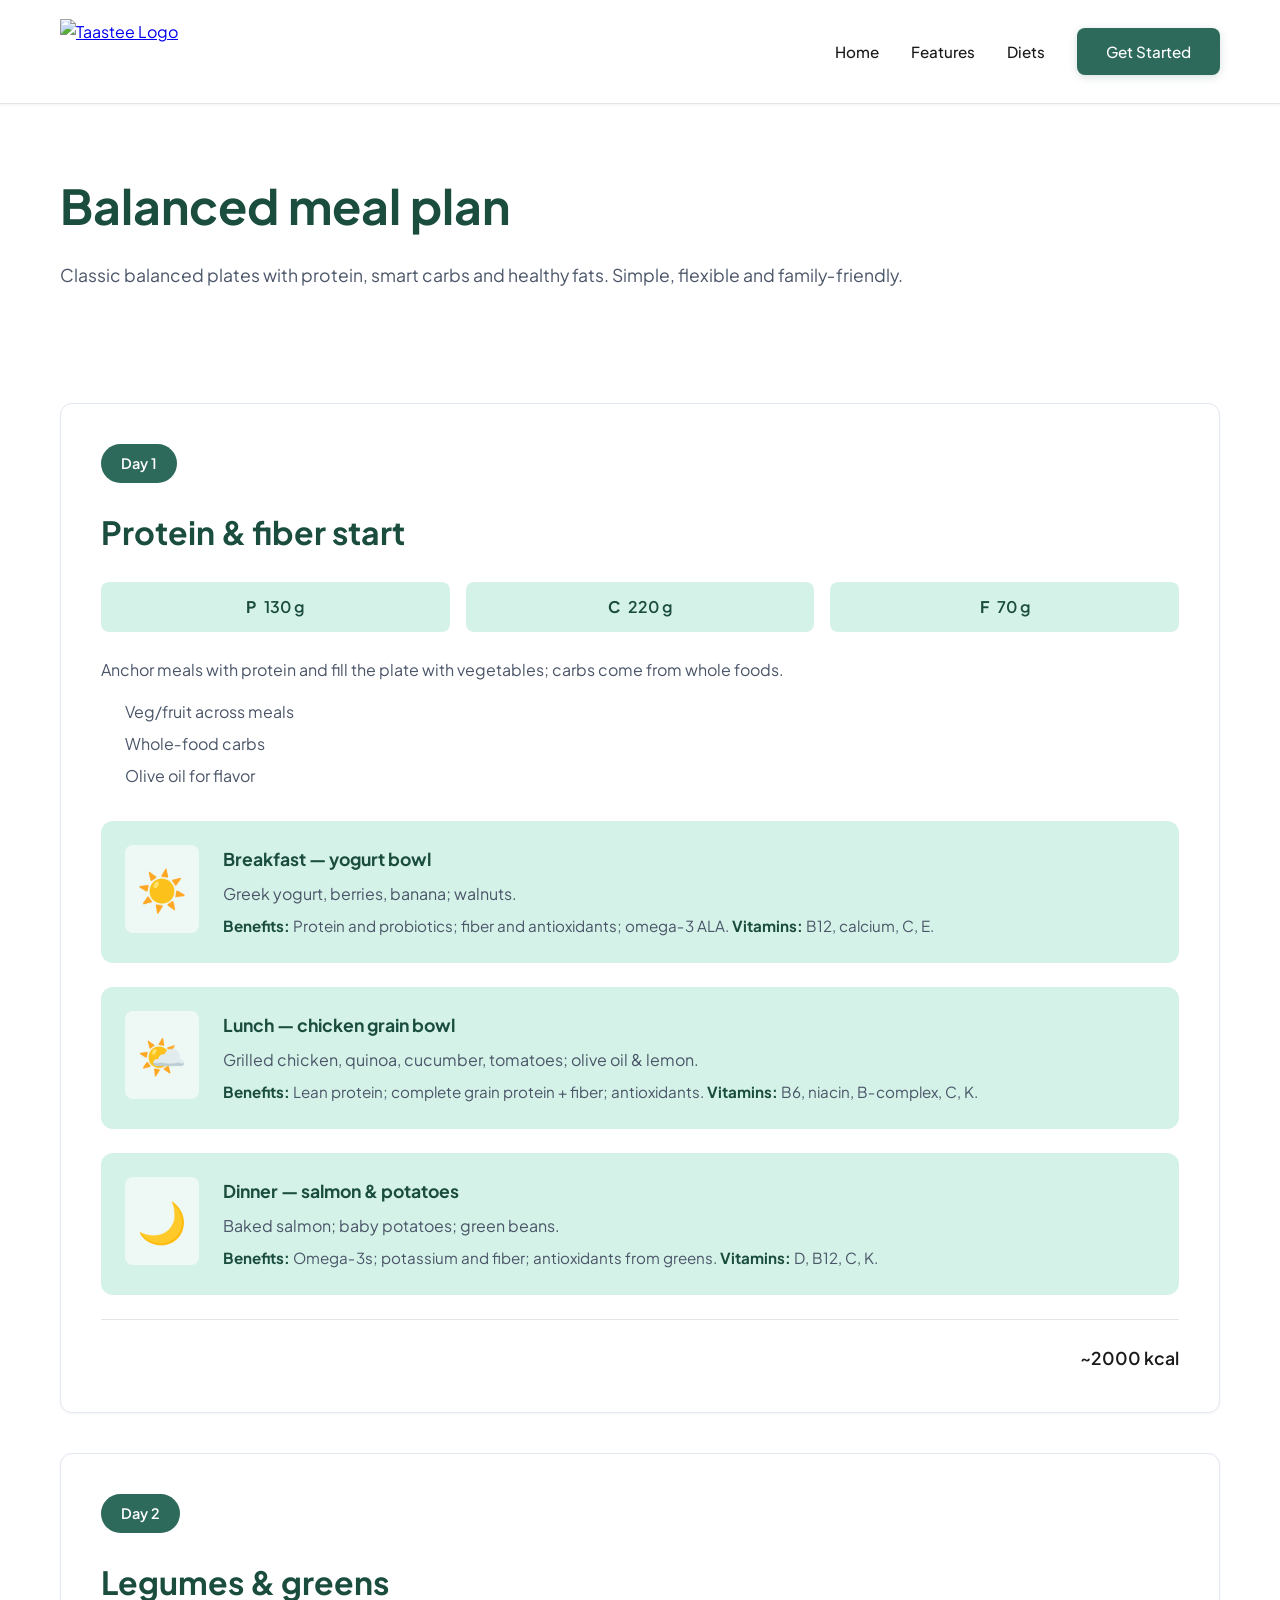
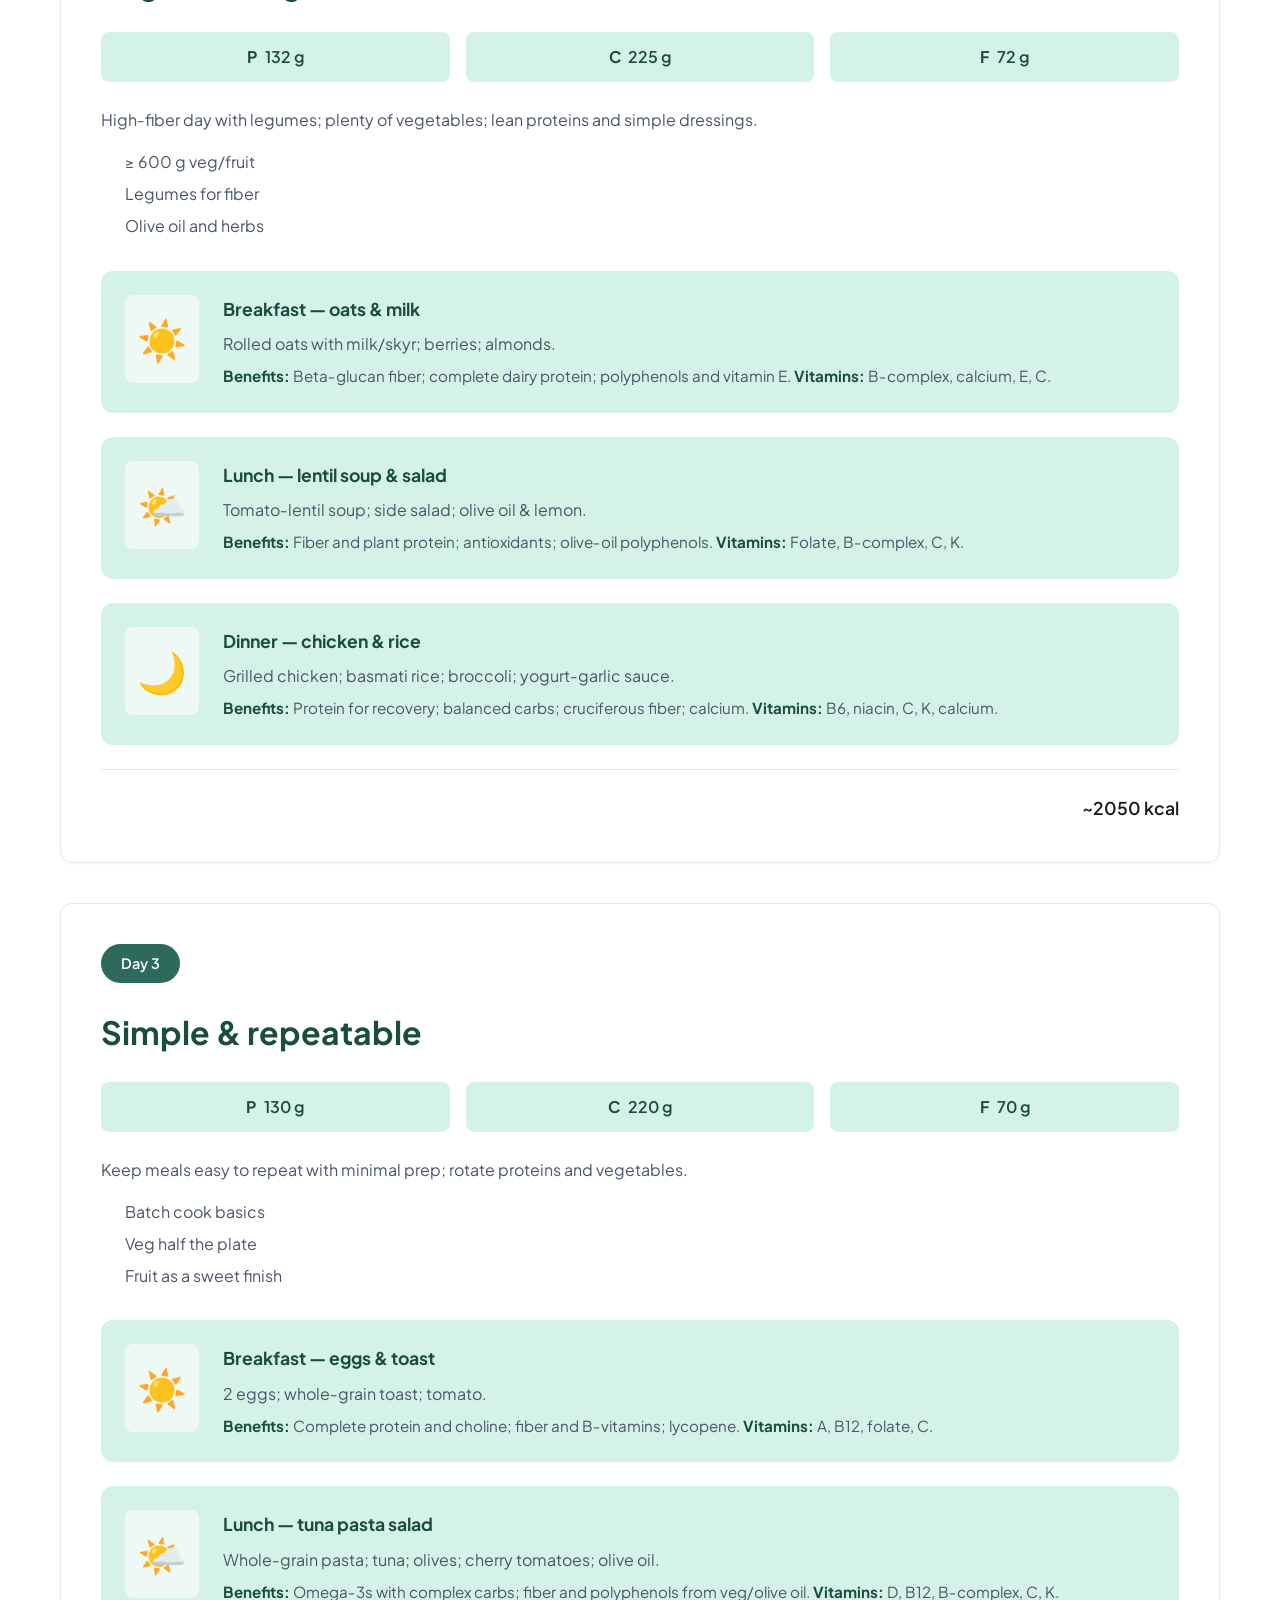
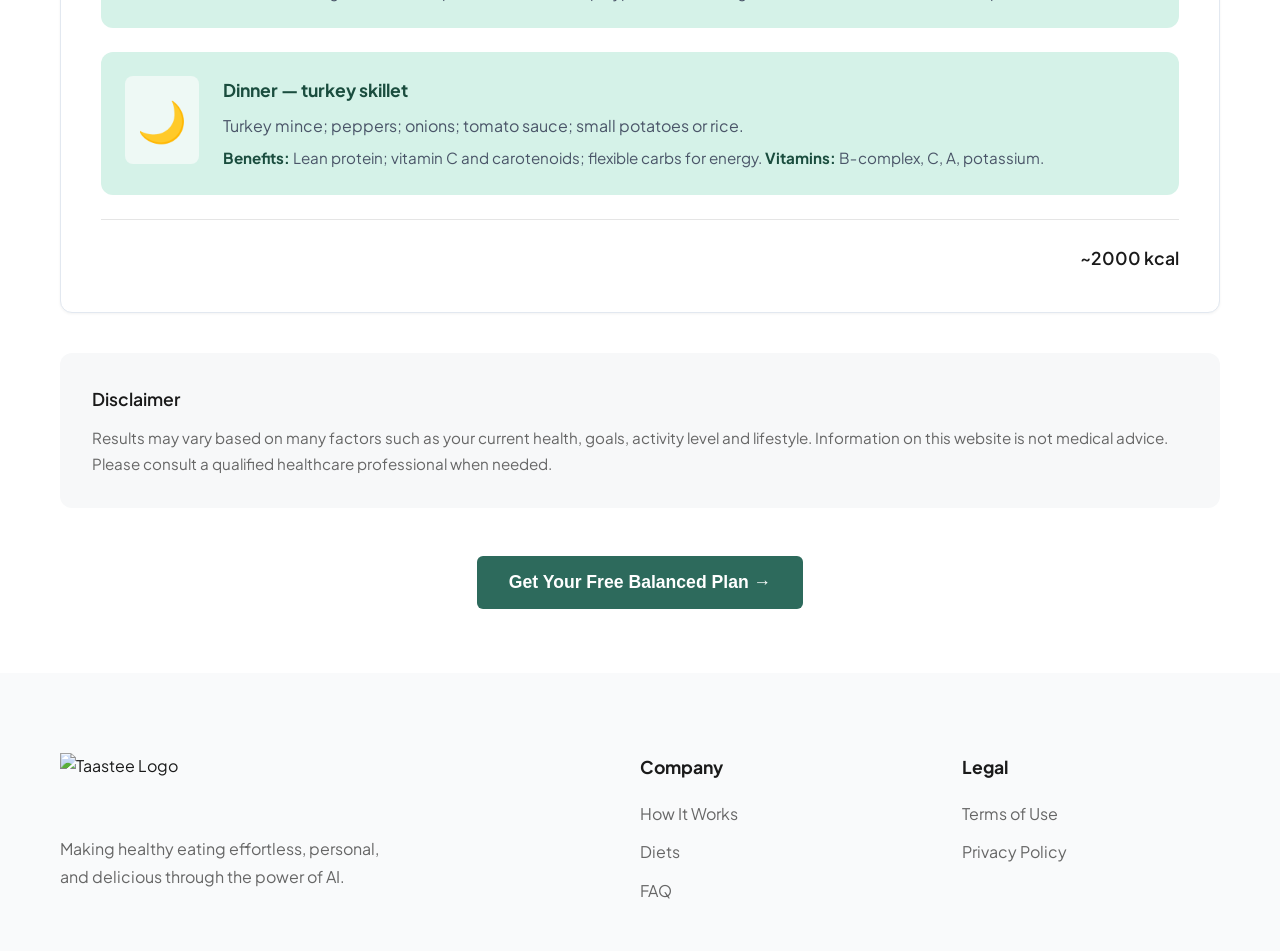
==== commit af5ccff5: "fix" ====
--- a/balanced-plan.html
+++ b/balanced-plan.html
@@ -213,20 +213,19 @@
                 </div>
                 
                 <div class="footer-column">
-                    <h4>Product</h4>
+                    <h4>Company</h4>
                     <ul>
-                        <li><a href="index.html#how-it-works">How it works</a></li>
-                        <li><a href="index.html#features">Free Tools</a></li>
-                        <li><a href="#blog">Blog</a></li>
+                        <li><a href="index.html#how-it-works">How It Works</a></li>
+                        <li><a href="index.html#diets">Diets</a></li>
+                        <li><a href="index.html#faq">FAQ</a></li>
                     </ul>
                 </div>
                 
                 <div class="footer-column">
                     <h4>Legal</h4>
                     <ul>
-                        <li><a href="#terms">Terms of Use</a></li>
-                        <li><a href="#privacy">Privacy Policy</a></li>
-                        <li><a href="#cookies">Cookie Policy</a></li>
+                        <li><a href="terms-of-use.html">Terms of Use</a></li>
+                        <li><a href="privacy-policy.html">Privacy Policy</a></li>
                     </ul>
                 </div>
             </div>
